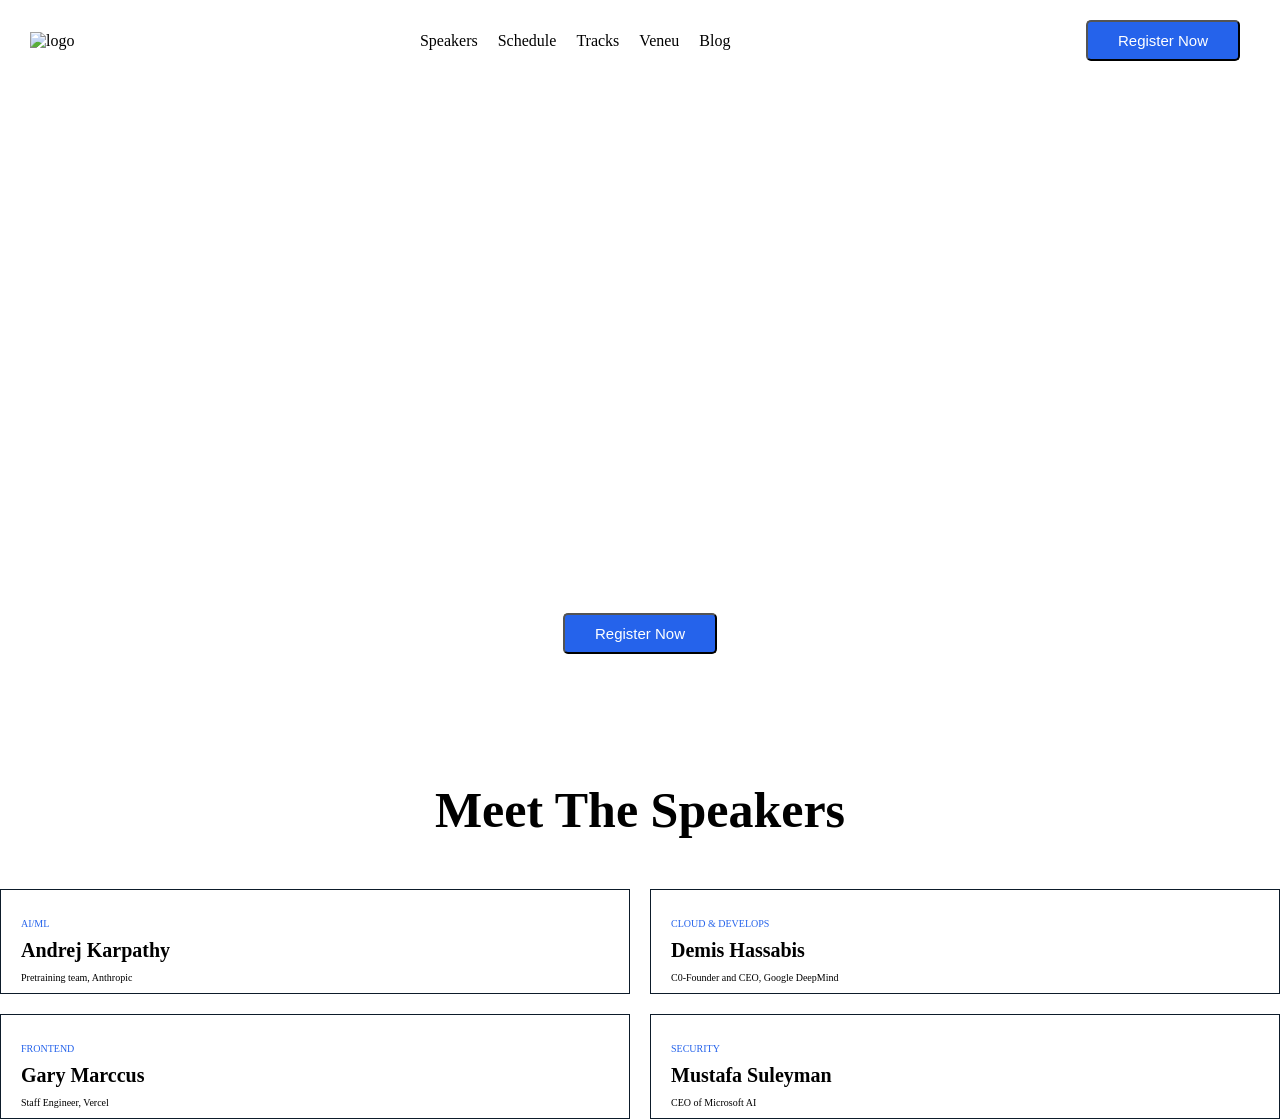
==== index.html @ d3c85a20 "deploy" ====
<!DOCTYPE html>
<html lang="en">

<head>
    <meta charset="UTF-8">
    <meta name="viewport" content="width=device-width, initial-scale=1.0">
    <title>DevConf 2026</title>
    <link rel="stylesheet" href="style.css">
</head>

<body>
    <header>
        <div><img src="assets/logo.png" alt="logo">
        </div>
        <nav>
            <ul class="navigation">
                <li><a href="#">Speakers</a></li>
                <li><a href="#">Schedule</a></li>
                <li><a href="#">Tracks</a></li>
                <li><a href="#">Veneu</a></li>
                <li><a href="#">Blog</a></li>
            </ul>
        </nav>
        <div>
            <button class="button">Register Now</button>
        </div>
    </header>
    <section class="banner">
        <div class="hero">
            <h1><strong>Code. <em>Connect.</em> Create</strong></h1>
            <p>Join 4000+ engineers, founders and builders at the premier developer <br> conference of 2026. three days
                of cutting-edgs talks hands-on workshops, <br>znd meaning connections</p>
        </div>
        <div class="banner-button">
            <button class="button">Register Now</button>
        </div>
    </section>
    <section class="speakers">
        <h2>Meet The Speakers</h2>
        <div class="speaker-container">
            <div class="speaker">
                <img src="assets/andrej.png" alt="">
                <p class="category"> AI/ML</p>
                <h3> Andrej Karpathy</h3>
                <p class="role">Pretraining team, Anthropic</p>
            </div>
            <div class="speaker">
                <img src="assets/demis.png" alt="">
                <p class="category">CLOUD & DEVELOPS</p>
                <h3> Demis Hassabis</h3>
                <p class="role">C0-Founder and CEO, Google DeepMind</p>
            </div>
            <div class="speaker">
                <img src="assets/gary.png" alt="">
                <p class="category">FRONTEND</p>
                <h3> Gary Marccus</h3>
                <p class="role">Staff Engineer, Vercel</p>
            </div>
            <div class="speaker">
                <img src="assets/mustafa.png" alt="">
                <p class="category">SECURITY</p>
                <h3> Mustafa Suleyman</h3>
                <p class="role">CEO of Microsoft AI</p>
            </div>
        </div>

    </section>

</body>

</html>
---- style.css ----
* {
    margin: 0;
    padding: 0;
}

header {
    display: flex;
    justify-content: space-between;
    max-width: 1300px;
    margin: auto;
    padding: 10PX 30px;
    align-items: center;
}

.navigation {
    display: flex;
    list-style: none;
    gap: 20px;

}

.navigation a {
    text-decoration: none;
    color: black;
}

.button {
    background-color: #2563EB;
    color: white;
    font-size: 15px;
    border-radius: 5px;
    margin: 10px;
    padding: 10px 30px;
}

.banner {
    background-image: url(assets/banner.jpg);
    height: 600px;
    align-items: center;
    text-align: center;
    background-size: cover;
    background-repeat: no-repeat;
    padding-top: 50px;
    background-position: center;
}

.hero {
    color: white;
}

.hero h1 {
    font-size: 50px;
    margin-bottom: 10px;
}

.banner-button {
    margin-top: 350px;
}

.speaker h3 {
    font-size: 20px;
}

.category {
    font-size: 10px;
    color: #2563EB;
}

.role {
    font-size: 10px;
}

.speaker-container {
    display: grid;
    grid-template-columns: repeat(2, 1fr);
    max-width: 1300px;
    margin: auto;
    gap: 20px;
}

h2 {
    font-size: 50px;
    text-align: center;
    margin-top: 50px;
    margin-bottom: 50px;
}

.speaker {
    border: 1px solid #0D1B2A;
    
}
.speaker p,.speaker h3{
    padding-left: 20px;
}

.speaker img {
    width: 100%;

}
.category, h3, .role{
    margin-top: 10px;
}.role{
    margin-bottom: 10px;
}
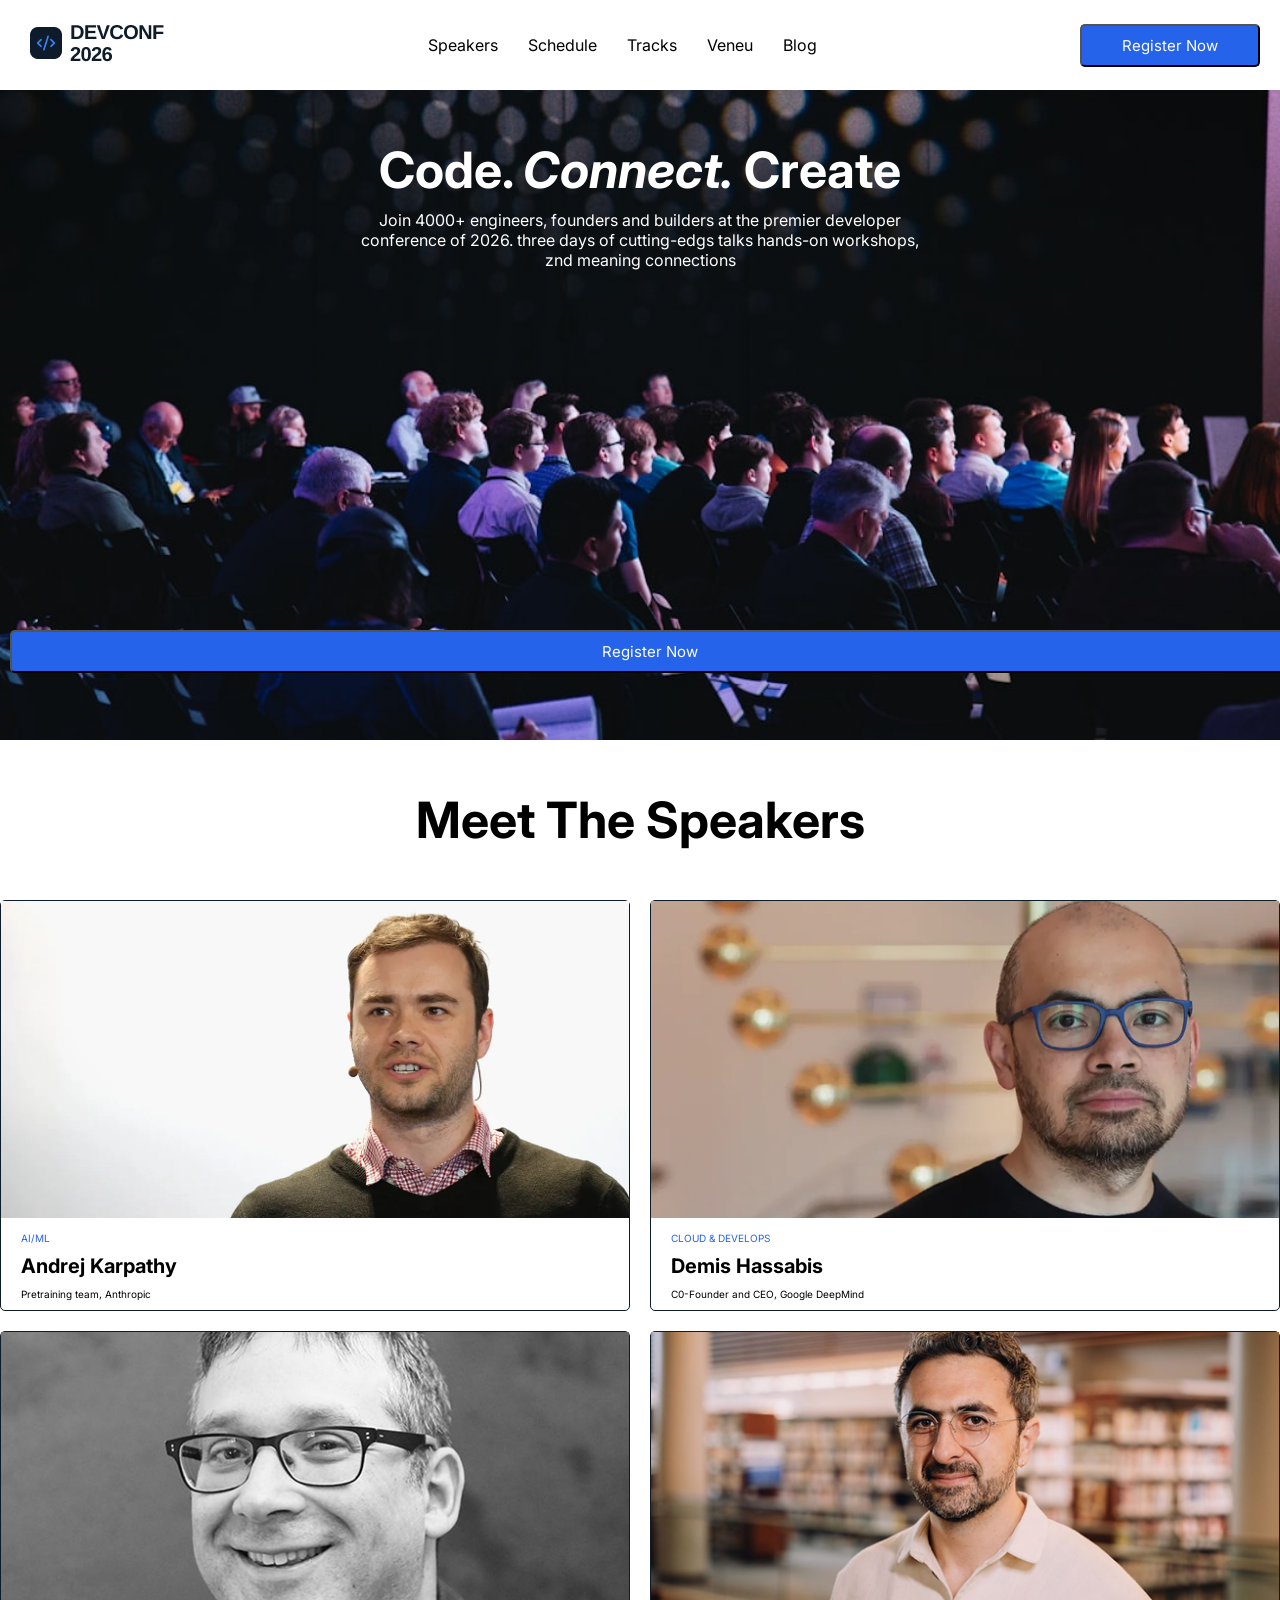
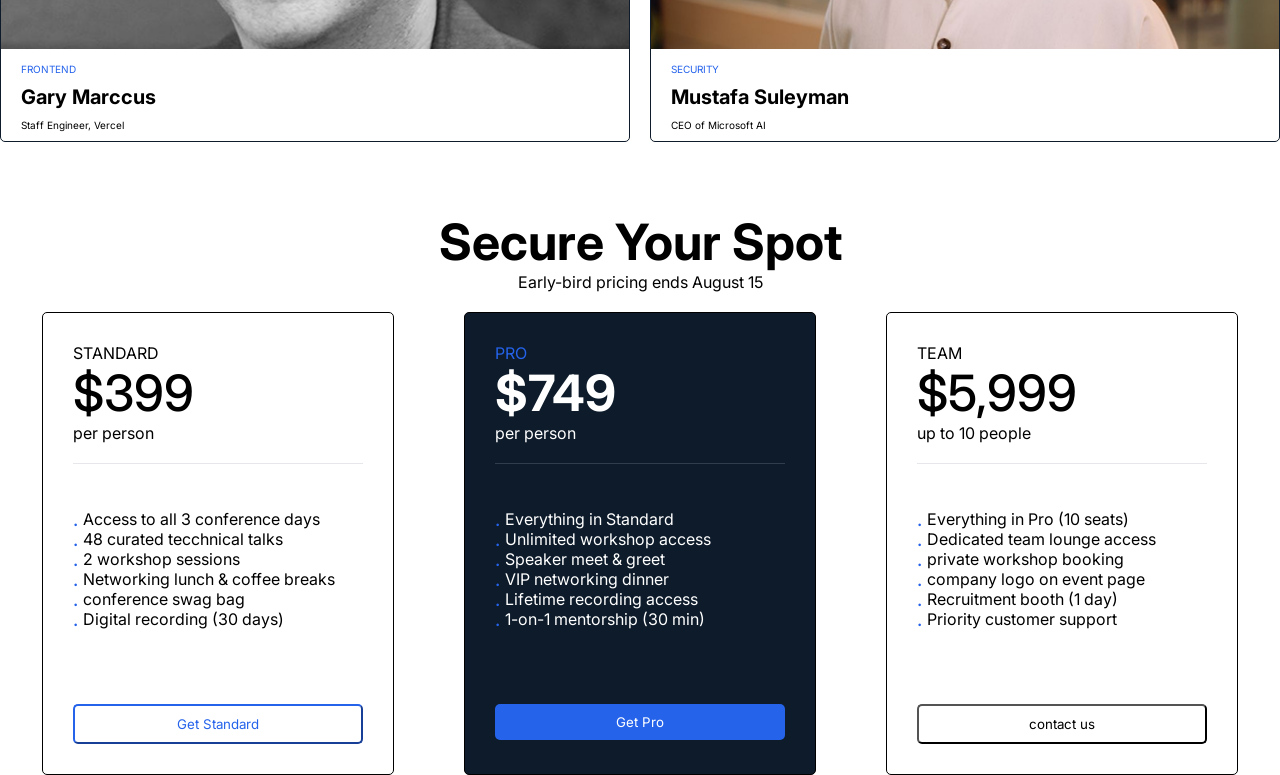
==== commit 8ca0a509: "add cards" ====
--- a/index.html
+++ b/index.html
@@ -6,6 +6,10 @@
     <meta name="viewport" content="width=device-width, initial-scale=1.0">
     <title>DevConf 2026</title>
     <link rel="stylesheet" href="style.css">
+    <link rel="preconnect" href="https://fonts.googleapis.com">
+<link rel="preconnect" href="https://fonts.gstatic.com" crossorigin>
+<link href="https://fonts.googleapis.com/css2?family=Inter:ital,opsz,wght@0,14..32,100..900;1,14..32,100..900&display=swap" rel="stylesheet">
+
 </head>
 
 <body>
@@ -63,9 +67,60 @@
                 <p class="role">CEO of Microsoft AI</p>
             </div>
         </div>
-
     </section>
-
+    <section class="subscription-card">
+        <div class="subscription-card-head">
+            <h4><strong>Secure Your Spot</strong></h4>
+            <p class="card-head">Early-bird pricing ends August 15</p>
+        </div>
+        <div class="all-cards">
+            <div class="normal-card">
+                <P>STANDARD</P>
+                <h5>$399</h5>
+                <p class="people">per person</p>
+                <div class="divider"></div>
+                <ul>
+                    <li>Access to all 3 conference days</li>
+                    <li>48 curated tecchnical talks</li>
+                    <li>2 workshop sessions</li>
+                    <li>Networking lunch & coffee breaks</li>
+                    <li>conference swag bag</li>
+                    <li>Digital recording (30 days)</li>
+                </ul>
+                <button class="get-standard">Get Standard</button>
+            </div>
+            <div class="highlighted-card">
+                <P class="card-class">PRO</P>
+                <h5><strong>$749</strong></h5>
+                <p class="people">per person</p>
+                <div class="divider"></div>
+                <ul>
+                    <li>Everything in Standard</li>
+                    <li>Unlimited workshop access</li>
+                    <li>Speaker meet & greet</li>
+                    <li>VIP networking dinner</li>
+                    <li>Lifetime recording access</li>
+                    <li>1-on-1 mentorship (30 min)</li>
+                </ul>
+                <button class="get-pro">Get Pro</button>
+                </div>
+                <div class="normal-card">
+                   <P>TEAM</P>
+                <h5>$5,999</h5>
+                <p class="people">up to 10 people</p>
+                <div class="divider"></div>
+                <ul>
+                    <li>Everything in Pro (10 seats)</li>
+                    <li>Dedicated team lounge access</li>
+                    <li>private workshop booking</li>
+                    <li>company logo on event page</li>
+                    <li>Recruitment booth (1 day)</li>
+                    <li>Priority customer support</li>
+                </ul> 
+                <button class="contact-us">contact us</button>
+                </div>
+        </div>
+    </section>
 </body>
 
 </html>
--- a/style.css
+++ b/style.css
@@ -1,6 +1,7 @@
 * {
     margin: 0;
     padding: 0;
+    font-family: "Inter", sans-serif;
 }
 
 header {
@@ -87,6 +88,7 @@
 
 .speaker {
     border: 1px solid #0D1B2A;
+    border-radius: 5px;
     
 }
 .speaker p,.speaker h3{
@@ -101,4 +103,98 @@
     margin-top: 10px;
 }.role{
     margin-bottom: 10px;
-}+}
+.all-cards{
+    display: flex;
+    justify-content: center;
+    align-items: stretch;
+    gap: 70px;
+    
+}
+h4{
+    font-size: 50px;
+    text-align: center;
+    margin-top: 70px;
+}
+.card-head{
+    text-align: center;
+    margin-bottom: 20px;
+}
+.normal-card{
+    display: flex;
+    flex-direction: column;
+    width: 290px;
+    min-height: 400px;
+    padding: 30px;
+    border: 1px solid black;
+    border-radius: 5px;
+}
+.highlighted-card{
+    background: #0D1B2A;
+    color: white;
+    display: flex;
+    flex-direction: column;
+   width: 290px;
+   min-height: 400px;
+    padding: 30px;
+    border: 1px solid black;
+    border-radius: 5px; 
+}
+.card-class{
+    color: #2563EB;
+}
+button{
+    width: 100%;
+    padding: 10px;
+    border-radius: 5px;
+    background: white;
+    margin-top: 50px;
+}
+.get-standard{
+    background: white;
+    border-color: #2563EB;
+    color: #2563EB;
+} 
+.get-pro{
+    background: #2563EB;
+    color: white;
+    border: none;
+}
+.contact-us{
+background: white;
+border-color: black;
+}
+ul{
+    list-style: none;
+    padding: o;
+    margin: 25px 0;
+}
+ul li::before{
+    content: ".";
+    position: absolute;
+    left: 0;
+    top: 0;
+    color: #2563EB;
+    font-size: 20px;
+}
+ul li{
+    position: relative;
+    padding-left: 10px;
+    line-height: 20px;
+}
+.normal-card h5, .highlighted-card h5{
+    font-size: 50px;
+    font-weight: 500;
+}
+.divider{
+    width: 100%;
+    height: 1px;
+    margin: 20px 0;
+    background: #e5e7eb;
+}
+.highlighted-card .divider{
+    background: rgba(255, 255, 255, .15);
+}
+.navigation li::before{
+    content: none;
+} 
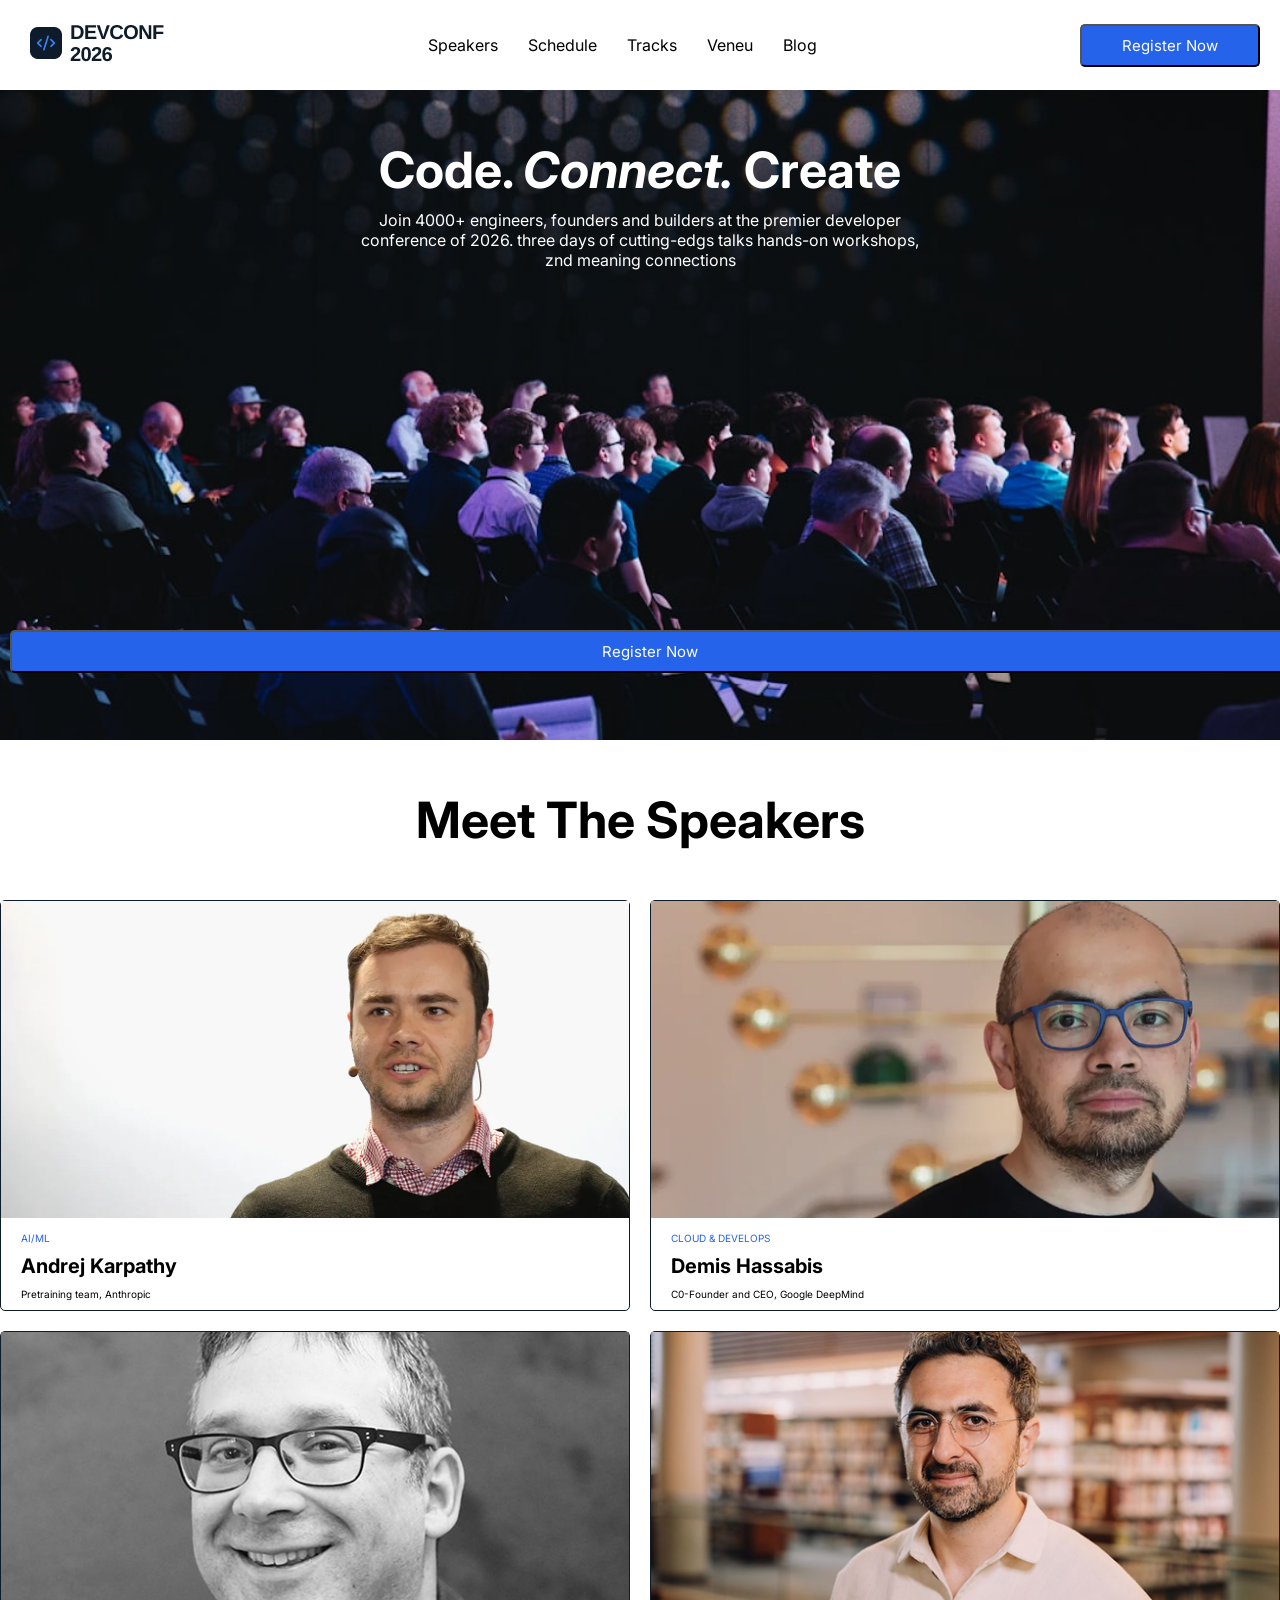
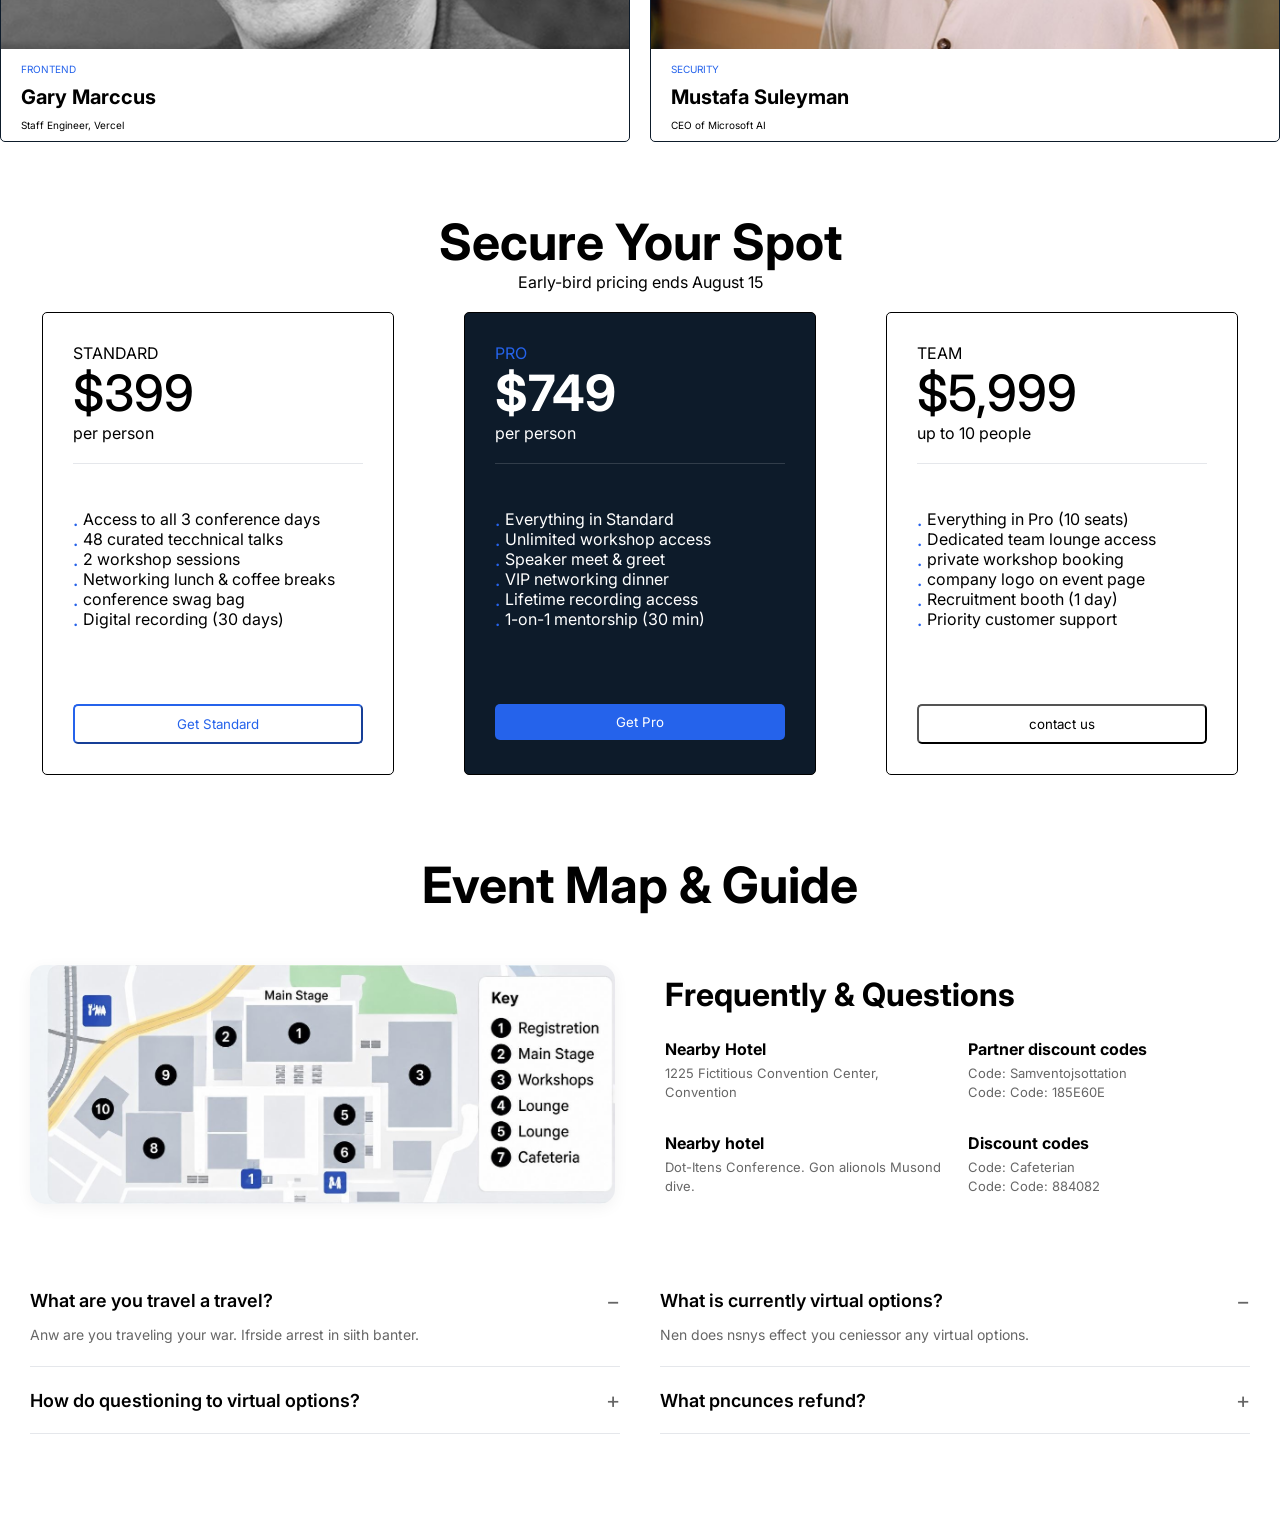
==== commit 669ecae2: "AI Section" ====
--- a/index.html
+++ b/index.html
@@ -7,8 +7,10 @@
     <title>DevConf 2026</title>
     <link rel="stylesheet" href="style.css">
     <link rel="preconnect" href="https://fonts.googleapis.com">
-<link rel="preconnect" href="https://fonts.gstatic.com" crossorigin>
-<link href="https://fonts.googleapis.com/css2?family=Inter:ital,opsz,wght@0,14..32,100..900;1,14..32,100..900&display=swap" rel="stylesheet">
+    <link rel="preconnect" href="https://fonts.gstatic.com" crossorigin>
+    <link
+        href="https://fonts.googleapis.com/css2?family=Inter:ital,opsz,wght@0,14..32,100..900;1,14..32,100..900&display=swap"
+        rel="stylesheet">
 
 </head>
 
@@ -103,9 +105,9 @@
                     <li>1-on-1 mentorship (30 min)</li>
                 </ul>
                 <button class="get-pro">Get Pro</button>
-                </div>
-                <div class="normal-card">
-                   <P>TEAM</P>
+            </div>
+            <div class="normal-card">
+                <P>TEAM</P>
                 <h5>$5,999</h5>
                 <p class="people">up to 10 people</p>
                 <div class="divider"></div>
@@ -116,9 +118,74 @@
                     <li>company logo on event page</li>
                     <li>Recruitment booth (1 day)</li>
                     <li>Priority customer support</li>
-                </ul> 
+                </ul>
                 <button class="contact-us">contact us</button>
+            </div>
+        </div>
+    </section>
+    <section class="map-faq-section">
+        <h2 class="section-main-title">Event Map & Guide</h2>
+        <div class="map-info-container">
+            <div class="map-image-box">
+                <img src="assets/map.png" alt="Event Map">
+            </div>
+            <div class="faq-info-box">
+                <h3>Frequently & Questions</h3>
+                <div class="info-grid">
+                    <div class="info-card">
+                        <h5>Nearby Hotel</h5>
+                        <p>1225 Fictitious Convention Center, Convention</p>
+                    </div>
+                    <div class="info-card">
+                        <h5>Partner discount codes</h5>
+                        <p>Code: Samventojsottation<br>Code: Code: 185E60E</p>
+                    </div>
+                    <div class="info-card">
+                        <h5>Nearby hotel</h5>
+                        <p>Dot-Itens Conference. Gon alionols Musond dive.</p>
+                    </div>
+                    <div class="info-card">
+                        <h5>Discount codes</h5>
+                        <p>Code: Cafeterian<br>Code: Code: 884082</p>
+                    </div>
                 </div>
+            </div>
+        </div>
+        <div class="accordion-container">
+            <div class="accordion-column">
+                <div class="accordion-item open">
+                    <div class="accordion-header">
+                        <h6>What are you travel a travel?</h6>
+                        <span>−</span>
+                    </div>
+                    <div class="accordion-content">
+                        <p>Anw are you traveling your war. Ifrside arrest in siith banter.</p>
+                    </div>
+                </div>
+                <div class="accordion-item">
+                    <div class="accordion-header">
+                        <h6>How do questioning to virtual options?</h6>
+                        <span>+</span>
+                    </div>
+                </div>
+            </div>
+            <div class="accordion-column">
+                <div class="accordion-item open">
+                    <div class="accordion-header">
+                        <h6>What is currently virtual options?</h6>
+                        <span>−</span>
+                    </div>
+                    <div class="accordion-content">
+                        <p>Nen does nsnys effect you ceniessor any virtual options.</p>
+                    </div>
+                </div>
+                <div class="accordion-item">
+                    <div class="accordion-header">
+                        <h6>What pncunces refund?</h6>
+                        <span>+</span>
+                    </div>
+                </div>
+            </div>
         </div>
     </section>
 </body>
--- a/style.css
+++ b/style.css
@@ -89,9 +89,11 @@
 .speaker {
     border: 1px solid #0D1B2A;
     border-radius: 5px;
-    
-}
-.speaker p,.speaker h3{
+
+}
+
+.speaker p,
+.speaker h3 {
     padding-left: 20px;
 }
 
@@ -99,28 +101,37 @@
     width: 100%;
 
 }
-.category, h3, .role{
+
+.category,
+h3,
+.role {
     margin-top: 10px;
-}.role{
+}
+
+.role {
     margin-bottom: 10px;
 }
-.all-cards{
+
+.all-cards {
     display: flex;
     justify-content: center;
     align-items: stretch;
     gap: 70px;
-    
-}
-h4{
+
+}
+
+h4 {
     font-size: 50px;
     text-align: center;
     margin-top: 70px;
 }
-.card-head{
+
+.card-head {
     text-align: center;
     margin-bottom: 20px;
 }
-.normal-card{
+
+.normal-card {
     display: flex;
     flex-direction: column;
     width: 290px;
@@ -129,47 +140,55 @@
     border: 1px solid black;
     border-radius: 5px;
 }
-.highlighted-card{
+
+.highlighted-card {
     background: #0D1B2A;
     color: white;
     display: flex;
     flex-direction: column;
-   width: 290px;
-   min-height: 400px;
+    width: 290px;
+    min-height: 400px;
     padding: 30px;
     border: 1px solid black;
-    border-radius: 5px; 
-}
-.card-class{
+    border-radius: 5px;
+}
+
+.card-class {
     color: #2563EB;
 }
-button{
+
+button {
     width: 100%;
     padding: 10px;
     border-radius: 5px;
     background: white;
     margin-top: 50px;
 }
-.get-standard{
+
+.get-standard {
     background: white;
     border-color: #2563EB;
     color: #2563EB;
-} 
-.get-pro{
+}
+
+.get-pro {
     background: #2563EB;
     color: white;
     border: none;
 }
-.contact-us{
-background: white;
-border-color: black;
-}
-ul{
+
+.contact-us {
+    background: white;
+    border-color: black;
+}
+
+ul {
     list-style: none;
     padding: o;
     margin: 25px 0;
 }
-ul li::before{
+
+ul li::before {
     content: ".";
     position: absolute;
     left: 0;
@@ -177,24 +196,137 @@
     color: #2563EB;
     font-size: 20px;
 }
-ul li{
+
+ul li {
     position: relative;
     padding-left: 10px;
     line-height: 20px;
 }
-.normal-card h5, .highlighted-card h5{
+
+.normal-card h5,
+.highlighted-card h5 {
     font-size: 50px;
     font-weight: 500;
 }
-.divider{
+
+.divider {
     width: 100%;
     height: 1px;
     margin: 20px 0;
     background: #e5e7eb;
 }
-.highlighted-card .divider{
+
+.highlighted-card .divider {
     background: rgba(255, 255, 255, .15);
 }
-.navigation li::before{
+
+.navigation li::before {
     content: none;
-} 
+}
+/* ==========================================
+   Event Map & FAQ Section Styles
+   ========================================== */
+
+.map-faq-section {
+    max-width: 1300px;
+    margin: 80px auto;
+    padding: 0 30px;
+}
+
+.section-main-title {
+    font-size: 50px;
+    text-align: center;
+    margin-bottom: 50px;
+    font-weight: 700;
+}
+
+/* ম্যাপ এবং তথ্যের কন্টেইনার (পাশাপাশি আনার জন্য ফ্লেক্স) */
+.map-info-container {
+    display: flex;
+    gap: 50px;
+    align-items: flex-start;
+    margin-bottom: 60px;
+}
+
+.map-image-box {
+    flex: 1;
+}
+
+.map-image-box img {
+    width: 100%;
+    border-radius: 15px;
+    box-shadow: 0 4px 15px rgba(0,0,0,0.05);
+}
+
+.faq-info-box {
+    flex: 1;
+}
+
+.faq-info-box h3 {
+    font-size: 32px;
+    margin-bottom: 25px;
+    font-weight: 700;
+}
+
+/* ছোট ইনফো কার্ডগুলোর জন্য ২ কলামের গ্রিড */
+.info-grid {
+    display: grid;
+    grid-template-columns: repeat(2, 1fr);
+    gap: 30px 20px;
+}
+
+.info-card h5 {
+    font-size: 16px;
+    font-weight: 700;
+    margin-bottom: 5px;
+    color: #000;
+}
+
+.info-card p {
+    font-size: 13px;
+    color: #666;
+    line-height: 1.5;
+}
+
+.accordion-container {
+    display: flex;
+    gap: 40px;
+}
+
+.accordion-column {
+    flex: 1;
+}
+
+.accordion-item {
+    border-bottom: 1px solid #e5e7eb;
+    padding: 20px 0;
+}
+
+.accordion-header {
+    display: flex;
+    justify-content: space-between;
+    align-items: center;
+    cursor: pointer;
+}
+
+.accordion-header h6 {
+    font-size: 18px;
+    font-weight: 600;
+    color: #000;
+}
+
+.accordion-header span {
+    font-size: 22px;
+    font-weight: 400;
+    color: #666;
+}
+
+.accordion-content {
+    margin-top: 10px;
+}
+
+.accordion-content p {
+    font-size: 14px;
+    color: #666;
+    line-height: 1.6;
+}
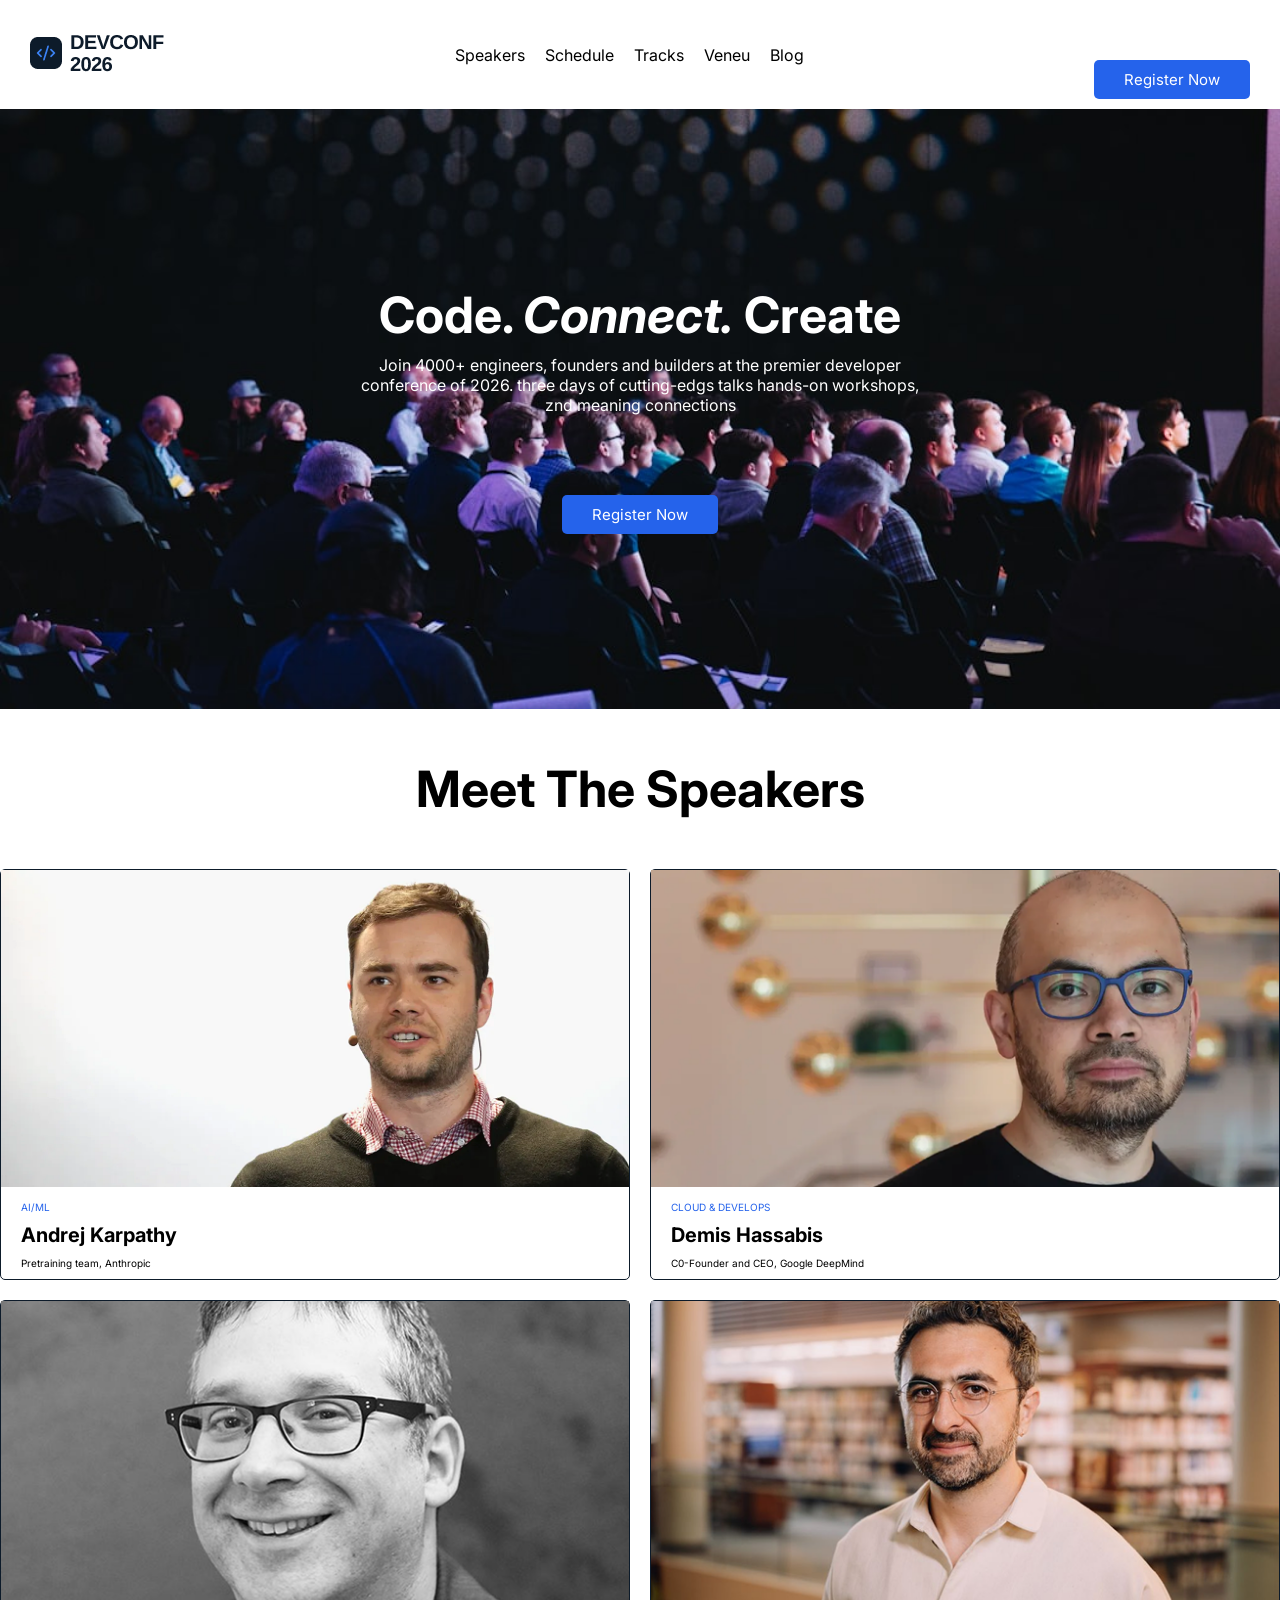
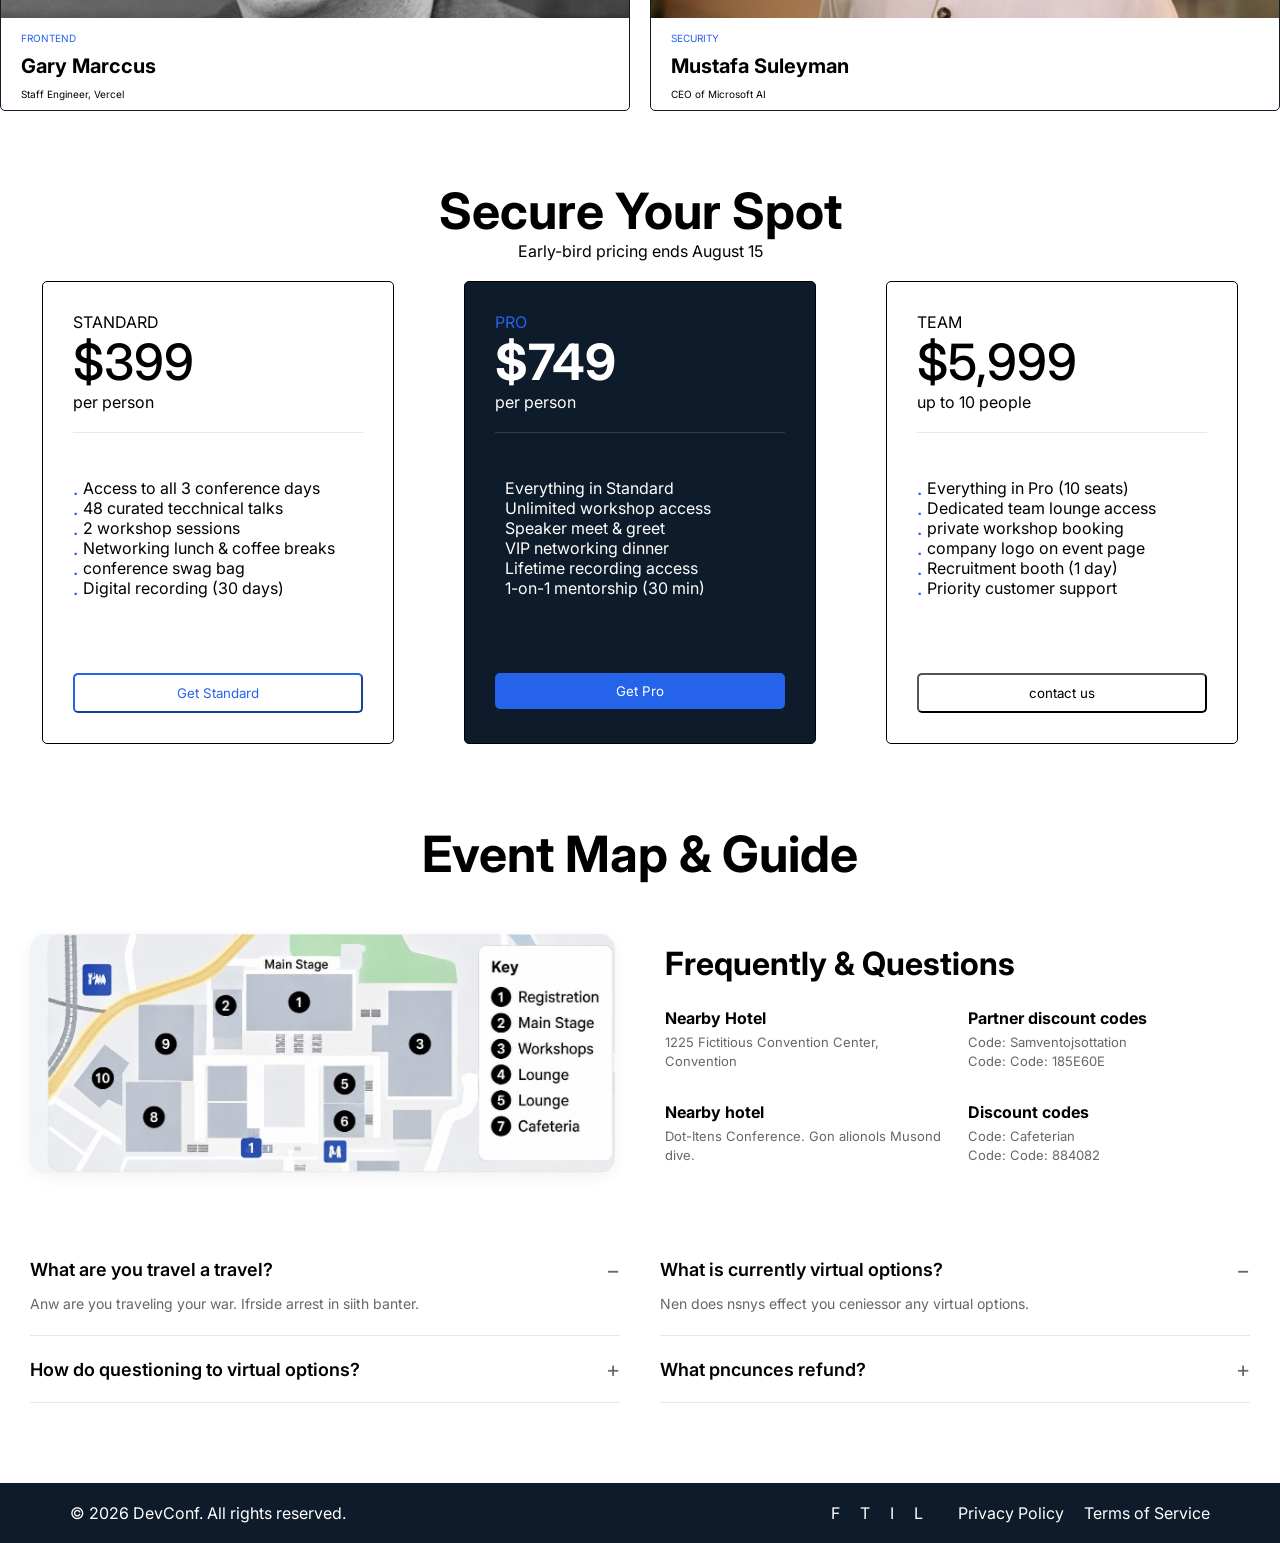
==== commit 12e1f380: "fix issue" ====
--- a/index.html
+++ b/index.html
@@ -188,6 +188,29 @@
             </div>
         </div>
     </section>
+    <footer class="footer">
+        <div class="elements">
+            <div class="left">
+                <p>&copy; 2026 DevConf. All rights reserved.</p>
+            </div>
+            <div class="right">
+                <div class="social-media-icons">
+                    <ul class="footer-ul">
+                        <li><a href="#">F</a></li>
+                        <li><a href="#">T</a></li>
+                        <li><a href="#">I</a></li>
+                        <li><a href="#">L</a></li>
+                    </ul>
+                </div>
+                <div class="footer-link">
+                    <ul class="footer-ul">
+                        <li><a href="#">Privacy Policy</a></li>
+                        <li><a href="#">Terms of Service</a></li>
+                    </ul>
+                </div>
+            </div>
+        </div>
+    </footer>
 </body>
 
 </html>
--- a/style.css
+++ b/style.css
@@ -30,8 +30,9 @@
     color: white;
     font-size: 15px;
     border-radius: 5px;
-    margin: 10px;
+    /* margin: 10px; */
     padding: 10px 30px;
+    border: none;
 }
 
 .banner {
@@ -41,8 +42,12 @@
     text-align: center;
     background-size: cover;
     background-repeat: no-repeat;
-    padding-top: 50px;
     background-position: center;
+    /* padding-top: 50px; */
+    display: flex;
+    flex-direction: column;
+    justify-content: center;
+
 }
 
 .hero {
@@ -55,7 +60,8 @@
 }
 
 .banner-button {
-    margin-top: 350px;
+    /* margin-top: 350px; */
+    margin-top: 30px;
 }
 
 .speaker h3 {
@@ -188,7 +194,7 @@
     margin: 25px 0;
 }
 
-ul li::before {
+.normal-card ul li::before {
     content: ".";
     position: absolute;
     left: 0;
@@ -197,7 +203,8 @@
     font-size: 20px;
 }
 
-ul li {
+.normal-card ul li, 
+.highlighted-card ul li {
     position: relative;
     padding-left: 10px;
     line-height: 20px;
@@ -223,9 +230,6 @@
 .navigation li::before {
     content: none;
 }
-/* ==========================================
-   Event Map & FAQ Section Styles
-   ========================================== */
 
 .map-faq-section {
     max-width: 1300px;
@@ -240,7 +244,6 @@
     font-weight: 700;
 }
 
-/* ম্যাপ এবং তথ্যের কন্টেইনার (পাশাপাশি আনার জন্য ফ্লেক্স) */
 .map-info-container {
     display: flex;
     gap: 50px;
@@ -255,7 +258,7 @@
 .map-image-box img {
     width: 100%;
     border-radius: 15px;
-    box-shadow: 0 4px 15px rgba(0,0,0,0.05);
+    box-shadow: 0 4px 15px rgba(0, 0, 0, 0.05);
 }
 
 .faq-info-box {
@@ -268,7 +271,6 @@
     font-weight: 700;
 }
 
-/* ছোট ইনফো কার্ডগুলোর জন্য ২ কলামের গ্রিড */
 .info-grid {
     display: grid;
     grid-template-columns: repeat(2, 1fr);
@@ -329,4 +331,64 @@
     font-size: 14px;
     color: #666;
     line-height: 1.6;
+}
+
+.footer {
+    background: #0D1B2A;
+    margin-top: 20px;
+    padding: 20px 70px;
+}
+
+.elements {
+    display: flex;
+    justify-content: space-between;
+    align-items: center;
+}
+
+.left {
+    color: #FFFFFF;
+    margin: 0;
+}
+
+.right {
+    display: flex;
+    align-items: center;
+    gap: 35px;
+}
+
+.social-media-icons {
+    display: flex;
+    gap: 5px;
+}
+
+.social-media-icons-a {
+    color: #FFFFFF;
+}
+
+.footer-link {
+    display: flex;
+    gap: 10px;
+}
+
+.footer-link-a {
+    text-decoration: none;
+    color: #FFFFFF;
+}
+
+.footer-ul {
+    list-style: none;
+    display: flex;
+    gap: 20px;
+    padding: 0;
+    margin: 0;
+    align-items: center;
+}
+
+.footer-ul li {
+    list-style: none;
+}
+
+.footer-ul li a {
+    color: white;
+    text-decoration: none;
 }
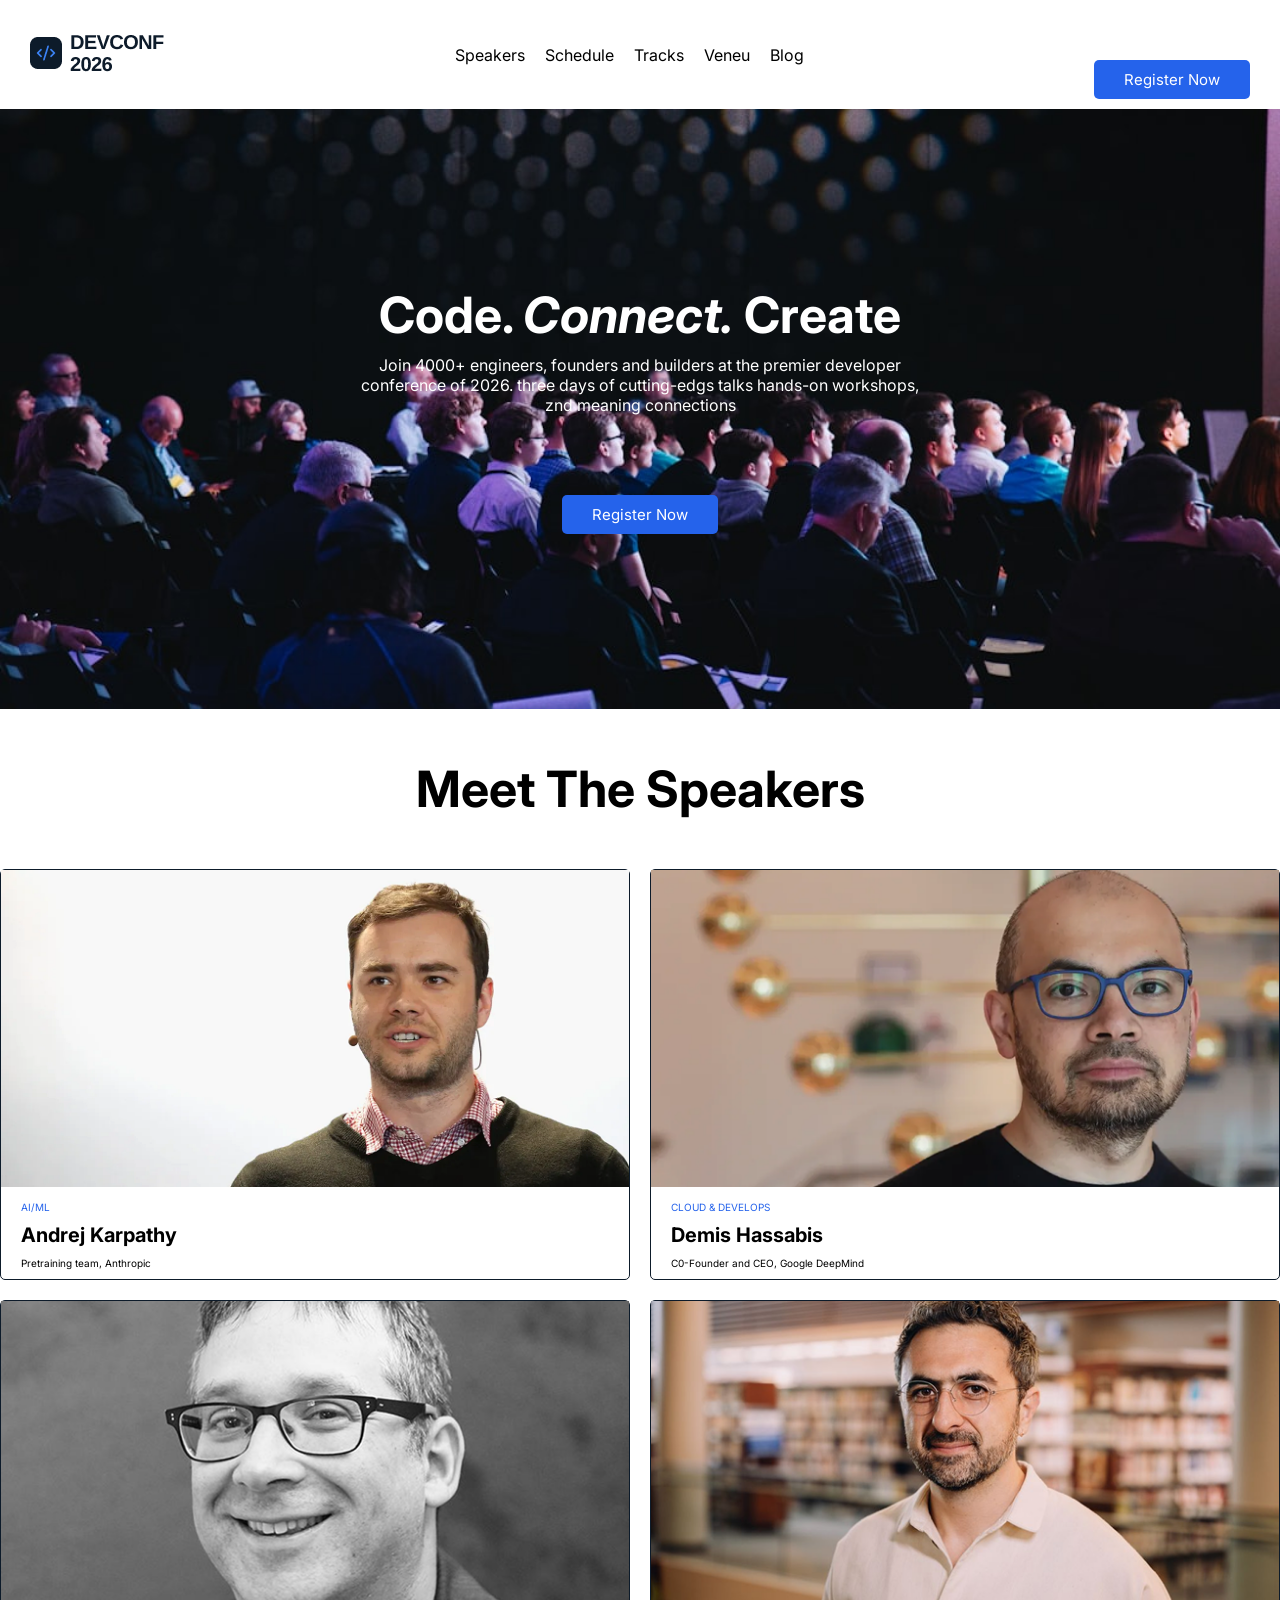
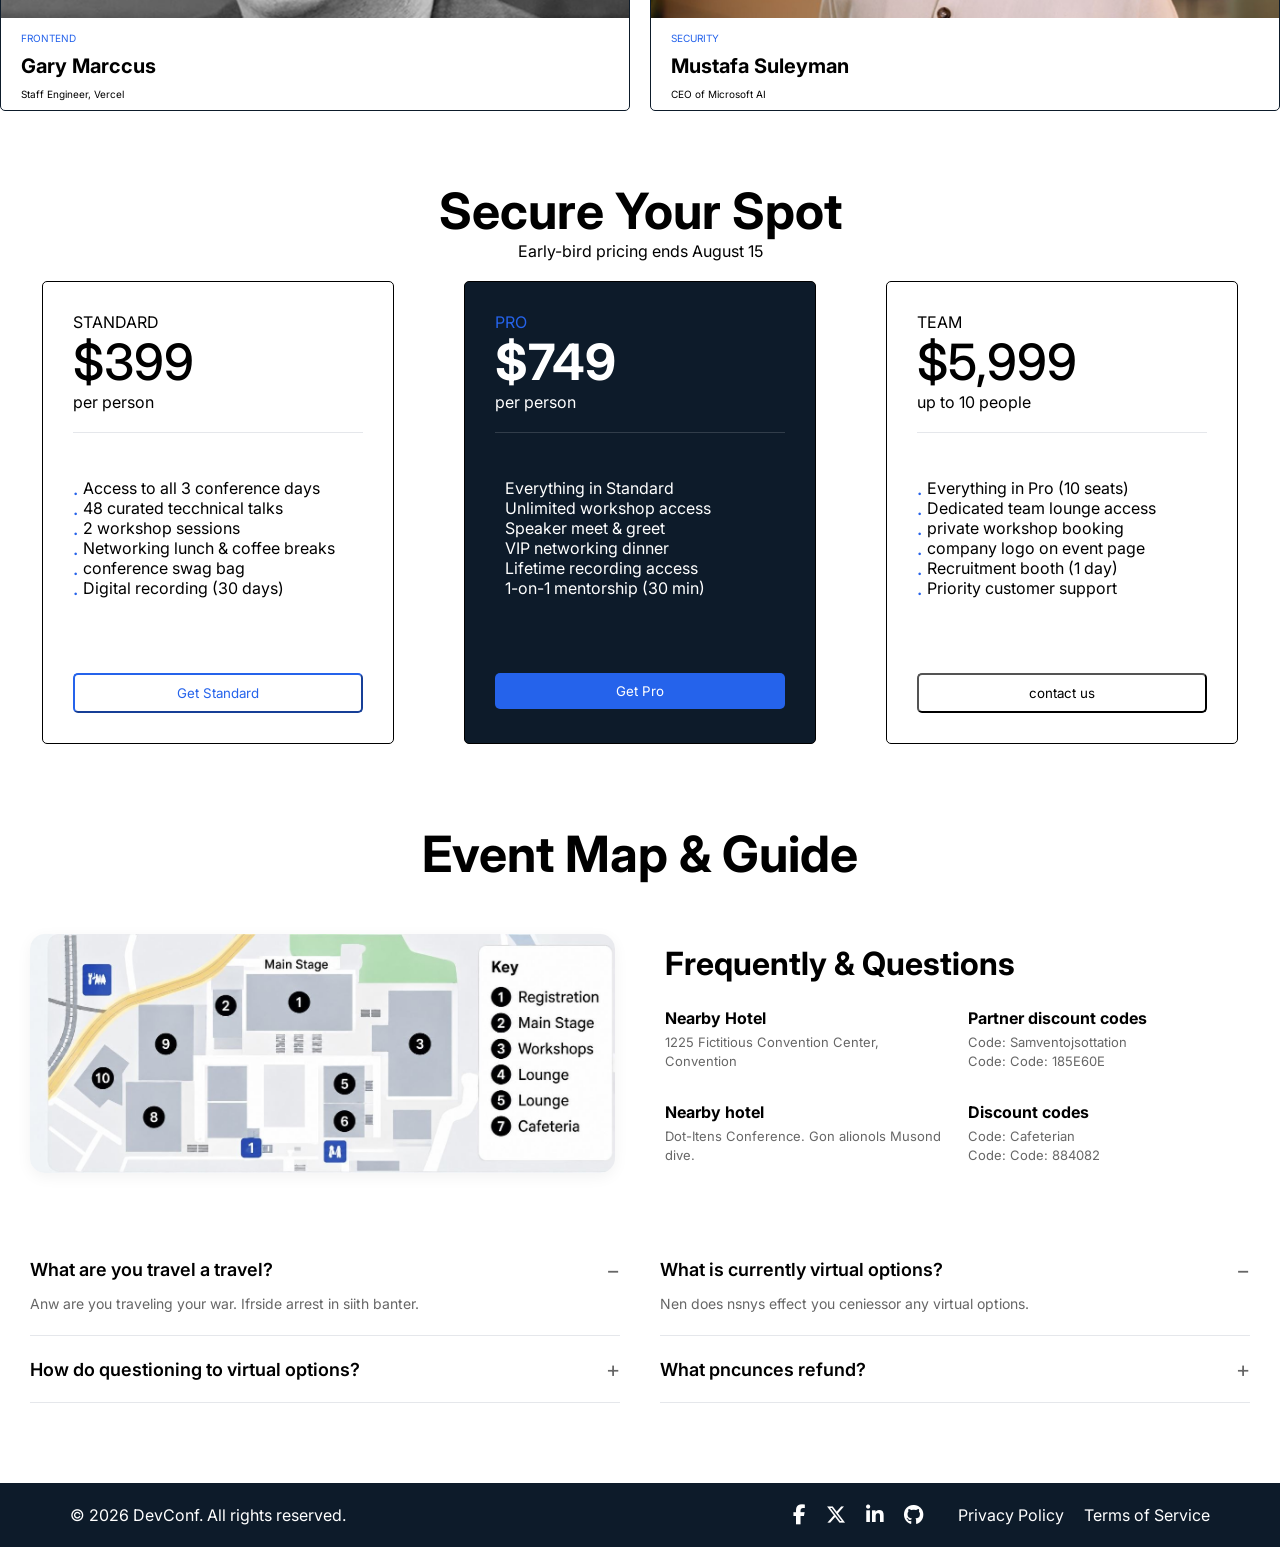
==== commit 0bd34bd9: "social media icon" ====
--- a/index.html
+++ b/index.html
@@ -11,6 +11,7 @@
     <link
         href="https://fonts.googleapis.com/css2?family=Inter:ital,opsz,wght@0,14..32,100..900;1,14..32,100..900&display=swap"
         rel="stylesheet">
+    <link rel="stylesheet" href="https://cdnjs.cloudflare.com/ajax/libs/font-awesome/6.7.2/css/all.min.css">
 
 </head>
 
@@ -196,10 +197,10 @@
             <div class="right">
                 <div class="social-media-icons">
                     <ul class="footer-ul">
-                        <li><a href="#">F</a></li>
-                        <li><a href="#">T</a></li>
-                        <li><a href="#">I</a></li>
-                        <li><a href="#">L</a></li>
+                        <li><a href="#"><i class="fa-brands fa-facebook-f"></i></a></li>
+                        <li><a href="#"><i class="fa-brands fa-x-twitter"></i></a></li>
+                        <li><a href="#"><i class="fa-brands fa-linkedin-in"></i></a></li>
+                        <li><a href="#"><i class="fa-brands fa-github"></i></a></li>
                     </ul>
                 </div>
                 <div class="footer-link">
--- a/style.css
+++ b/style.css
@@ -203,7 +203,7 @@
     font-size: 20px;
 }
 
-.normal-card ul li, 
+.normal-card ul li,
 .highlighted-card ul li {
     position: relative;
     padding-left: 10px;
@@ -356,13 +356,14 @@
     gap: 35px;
 }
 
-.social-media-icons {
-    display: flex;
-    gap: 5px;
-}
-
-.social-media-icons-a {
-    color: #FFFFFF;
+.social-media-icons a {
+    color: #fff;
+    font-size: 20px;
+    transition: 0.3s ease;
+}
+
+.social-media-icons a:hover {
+    color: #2563EB;
 }
 
 .footer-link {
